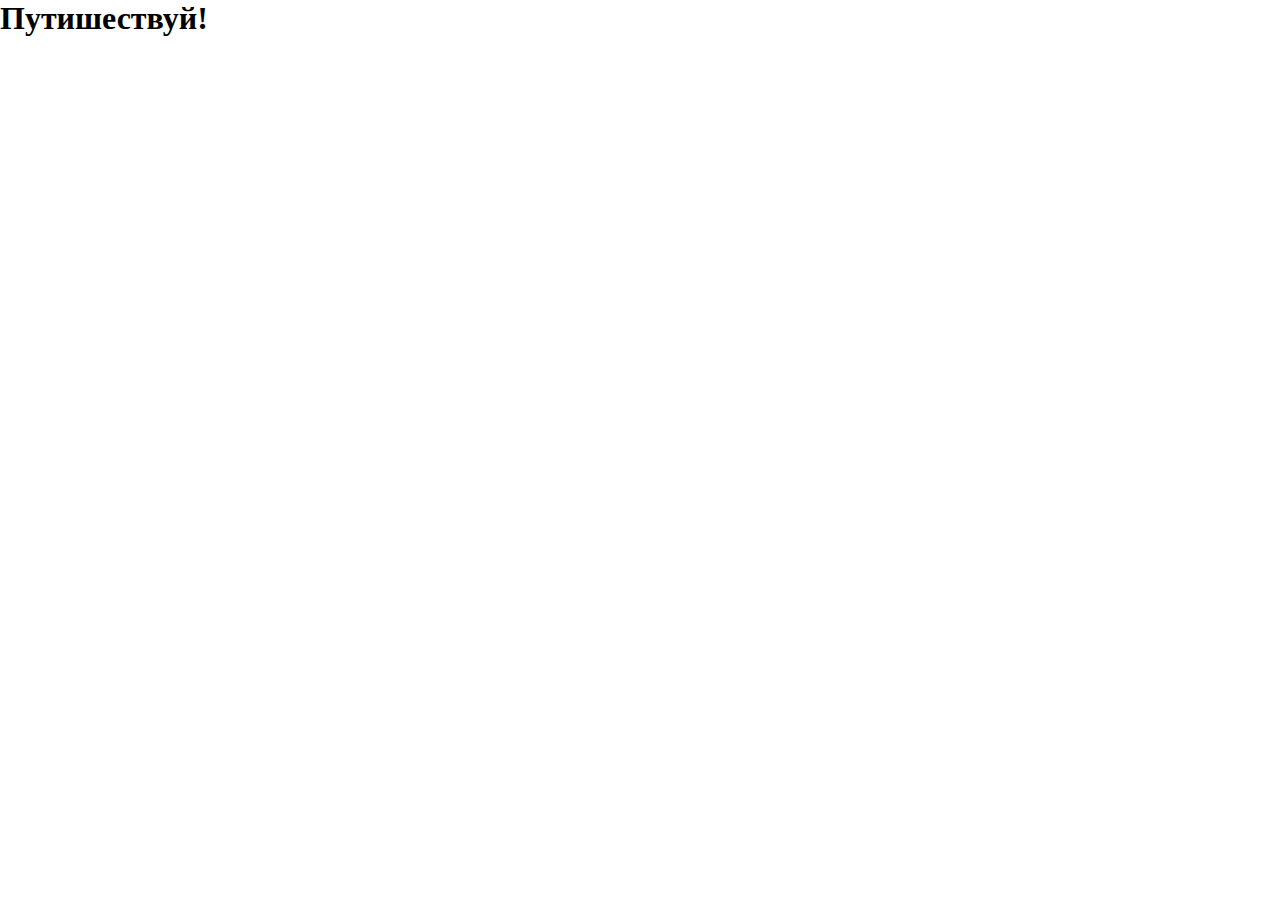
==== Background parallax/index.html @ cbe07022 "Initial Background parallax" ====
<!DOCTYPE html>
<html lang="ru">

<head>
  <meta charset="UTF-8">
  <meta http-equiv="X-UA-Compatible" content="IE=edge">
  <meta name="viewport" content="width=device-width, initial-scale=1.0">

  <link rel="stylesheet" href="style.css">
  <title>Background parallax</title>
</head>

<body>
  <div class="wrapperr">
    <section class="parallax">
      <div class="parallax__container">
        <h1 class="parallax__title">Путишествуй!</h1>

        <div class="parallax__images images-parallax">

        </div>
      </div>
    </section>
  </div>

  <script src="script.js"></script>
</body>

</html>
---- Background parallax/style.css ----
*,
*::before,
*::after {
  padding: 0;
  margin: 0;
  border: 0;
  box-sizing: border-box;
  -webkit-box-sizing: border-box;
}
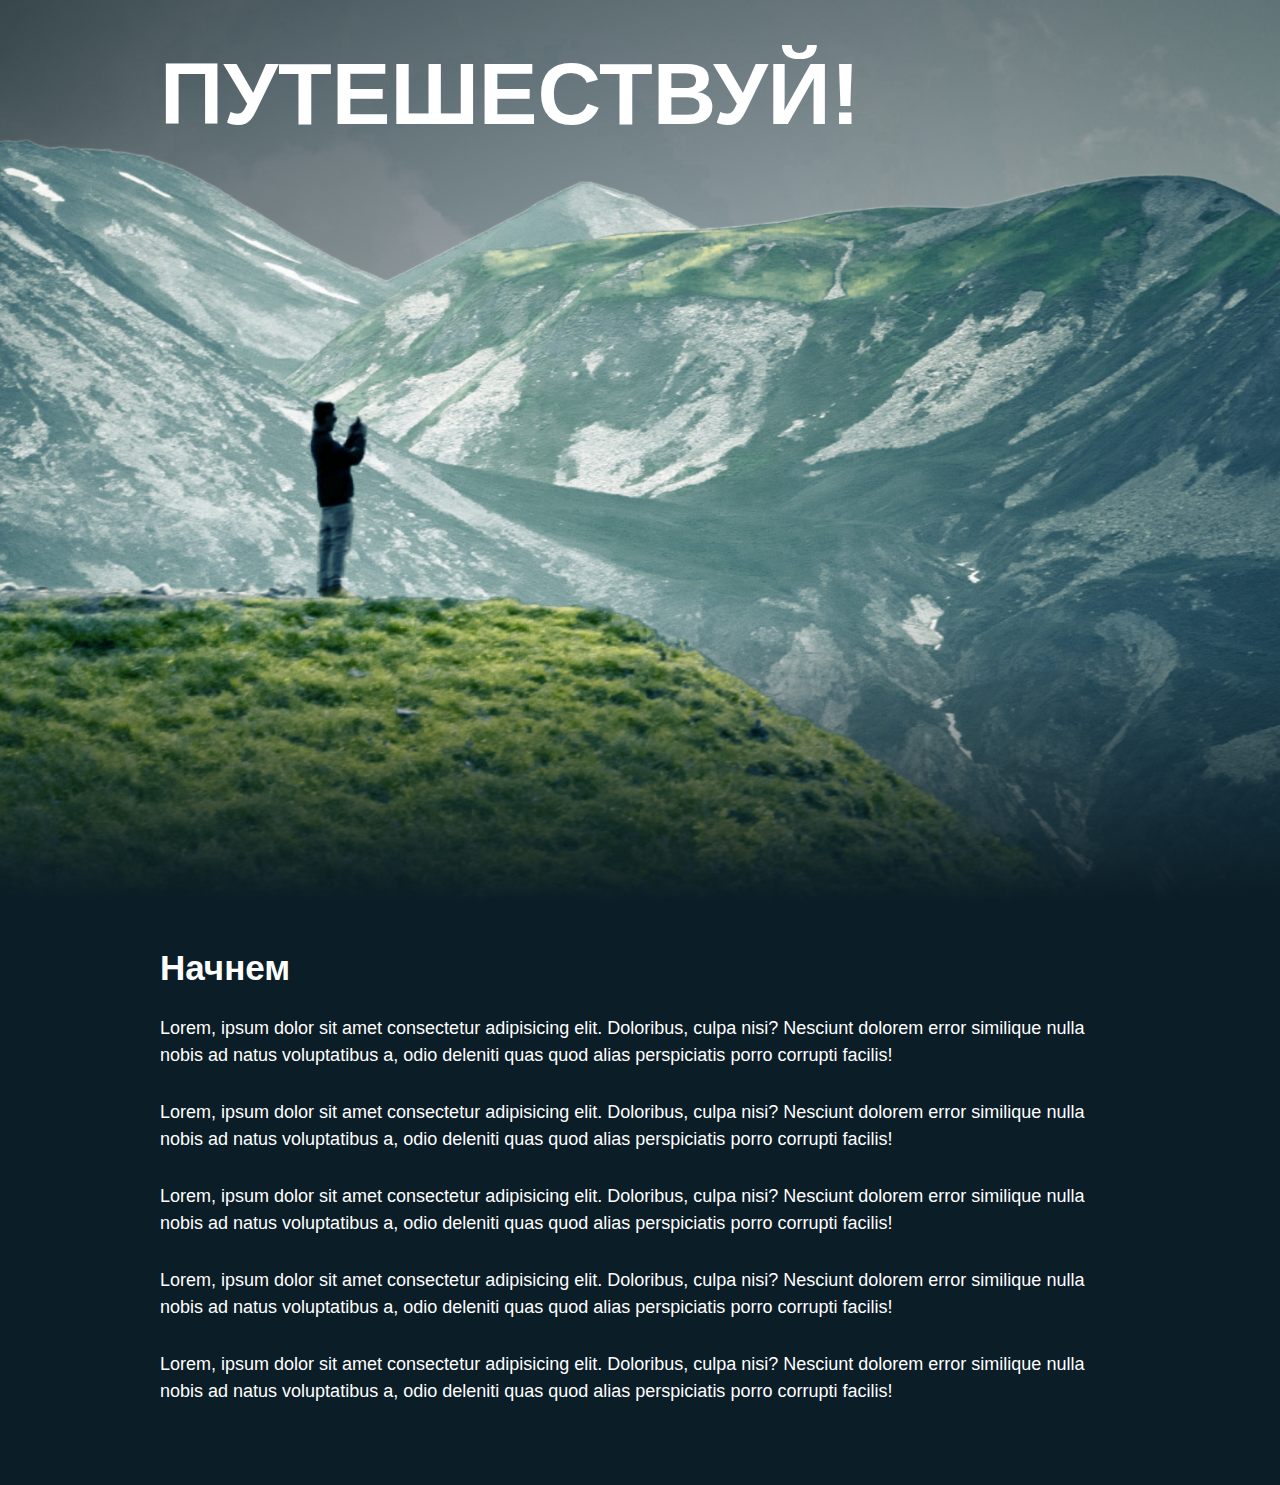
==== commit d8575715: "Update HTML and add CSS in Background parallax folder." ====
--- a/Background parallax/index.html
+++ b/Background parallax/index.html
@@ -13,11 +13,51 @@
 <body>
   <div class="wrapperr">
     <section class="parallax">
-      <div class="parallax__container">
-        <h1 class="parallax__title">Путишествуй!</h1>
+      <div class="parallax__body">
+        <div class="parallax__container container">
+          <h1 class="parallax__title">Путешествуй!</h1>
+        </div>
+        <div class="parallax__images images-parallax">
+          <div class="images-parallax__item">
+            <div class="images-parallax__clouds"></div>
+          </div>
 
-        <div class="parallax__images images-parallax">
+          <div class="images-parallax__item">
+            <div class="images-parallax__mountains"></div>
+          </div>
 
+          <div class="images-parallax__item">
+            <div class="images-parallax__human"></div>
+          </div>
+        </div>
+
+      </div>
+    </section>
+
+    <section class="content">
+      <div class="content__container container">
+        <h2 class="content__title">Начнем</h2>
+
+        <div class="content__text">
+          <p>Lorem, ipsum dolor sit amet consectetur adipisicing elit. Doloribus, culpa nisi? Nesciunt dolorem error
+            similique nulla nobis ad natus voluptatibus a, odio deleniti quas quod alias perspiciatis porro corrupti
+            facilis!</p>
+
+          <p>Lorem, ipsum dolor sit amet consectetur adipisicing elit. Doloribus, culpa nisi? Nesciunt dolorem error
+            similique nulla nobis ad natus voluptatibus a, odio deleniti quas quod alias perspiciatis porro corrupti
+            facilis!</p>
+
+          <p>Lorem, ipsum dolor sit amet consectetur adipisicing elit. Doloribus, culpa nisi? Nesciunt dolorem error
+            similique nulla nobis ad natus voluptatibus a, odio deleniti quas quod alias perspiciatis porro corrupti
+            facilis!</p>
+
+          <p>Lorem, ipsum dolor sit amet consectetur adipisicing elit. Doloribus, culpa nisi? Nesciunt dolorem error
+            similique nulla nobis ad natus voluptatibus a, odio deleniti quas quod alias perspiciatis porro corrupti
+            facilis!</p>
+
+          <p>Lorem, ipsum dolor sit amet consectetur adipisicing elit. Doloribus, culpa nisi? Nesciunt dolorem error
+            similique nulla nobis ad natus voluptatibus a, odio deleniti quas quod alias perspiciatis porro corrupti
+            facilis!</p>
         </div>
       </div>
     </section>
--- a/Background parallax/style.css
+++ b/Background parallax/style.css
@@ -8,3 +8,156 @@
   -webkit-box-sizing: border-box;
 }
 
+html,
+body {
+  height: 100%;
+  line-height: 1;
+  font-size: 18px;
+  background-color: #0b1d26;
+  color: #fff;
+  font-family: Arial, Helvetica, sans-serif;
+}
+
+.wrapper {
+  min-height: 100%;
+}
+
+.container {
+  max-width: 1000px;
+  margin: 0 auto;
+  padding: 50px 20px;
+}
+
+.parallax {
+  min-height: 100vh;
+}
+
+.parallax__body {
+  position: fixed;
+  width: 100%;
+  height: 100%;
+  top: 0;
+  left: 0;
+}
+
+.parallax__container {
+  text-transform: uppercase;
+  position: relative;
+  z-index: 2;
+}
+
+.parallax__title {
+  font-size: 88px;
+}
+
+.parallax__images {
+  position: absolute;
+  /* края изображения ведны не будут */
+  width: 120%;
+  height: 120%;
+  top: -10%;
+  left: -10%;
+  z-index: 1;
+}
+
+.images-parallax {}
+
+.images-parallax__item {
+  position: absolute;
+  width: 100%;
+  height: 100%;
+  top: 0;
+  left: 0;
+}
+
+.images-parallax__clouds,
+.images-parallax__mountains,
+.images-parallax__human {
+  position: absolute;
+  width: 100%;
+  height: 100%;
+  left: 0;
+}
+
+
+.images-parallax__clouds {
+  background: url("./img/clouds.jpg") top / cover no-repeat; 
+  top: 0;
+}
+
+.images-parallax__mountains {
+  background: url("./img/mountains.png") top / cover no-repeat; 
+  top: 15%;
+  z-index: 2;
+}
+
+.images-parallax__human {
+  background: url("./img/human.png") top / cover no-repeat; 
+  top: 45%;
+  z-index: 3;
+}
+
+.content {
+  background-color: #0b1d26;
+  position: relative;
+  z-index: 2;
+}
+
+.content::before{
+  content: "";
+  pointer-events: none;
+  position: absolute;
+  top: 0;
+  left: 0;
+  width: 100%;
+  height: 300px;
+  transform: translateY(-99%);
+  background: linear-gradient(180deg, rgba(11, 29,38,0) 5%, #0b1d26 100%);
+}
+
+.content__container {}
+
+.content__title {
+  font-size: 35px;
+  margin: 0 0 30px 0;
+}
+
+.content__text {
+  line-height: 150%;
+}
+
+.content__text p {
+  margin: 0 0 30px 0;
+}
+
+/* Определяет соотношение ширины и высоты отображаемой области устройства. Значение указывается в виде двух целых чисел разделяемых между собой слэшем (/). */
+@media(max-aspect-ratio: 3/2){
+  .images-parallax__human {
+    background-position: 20% top;
+  }
+}
+
+@media(max-width: 850px){
+  .parallax__title {
+    font-size: 70px;
+  }
+}
+
+@media(max-width: 650px){
+  .container{
+    padding: 30px 20px;
+  }
+  .parallax__title {
+    font-size: 35px;
+  }
+
+  .content__title {
+    font-size: 25px;
+    margin: 0 0 20px 0;
+  }
+
+  .content__text p {
+    margin: 0 0 20px 0;
+  }
+  
+}
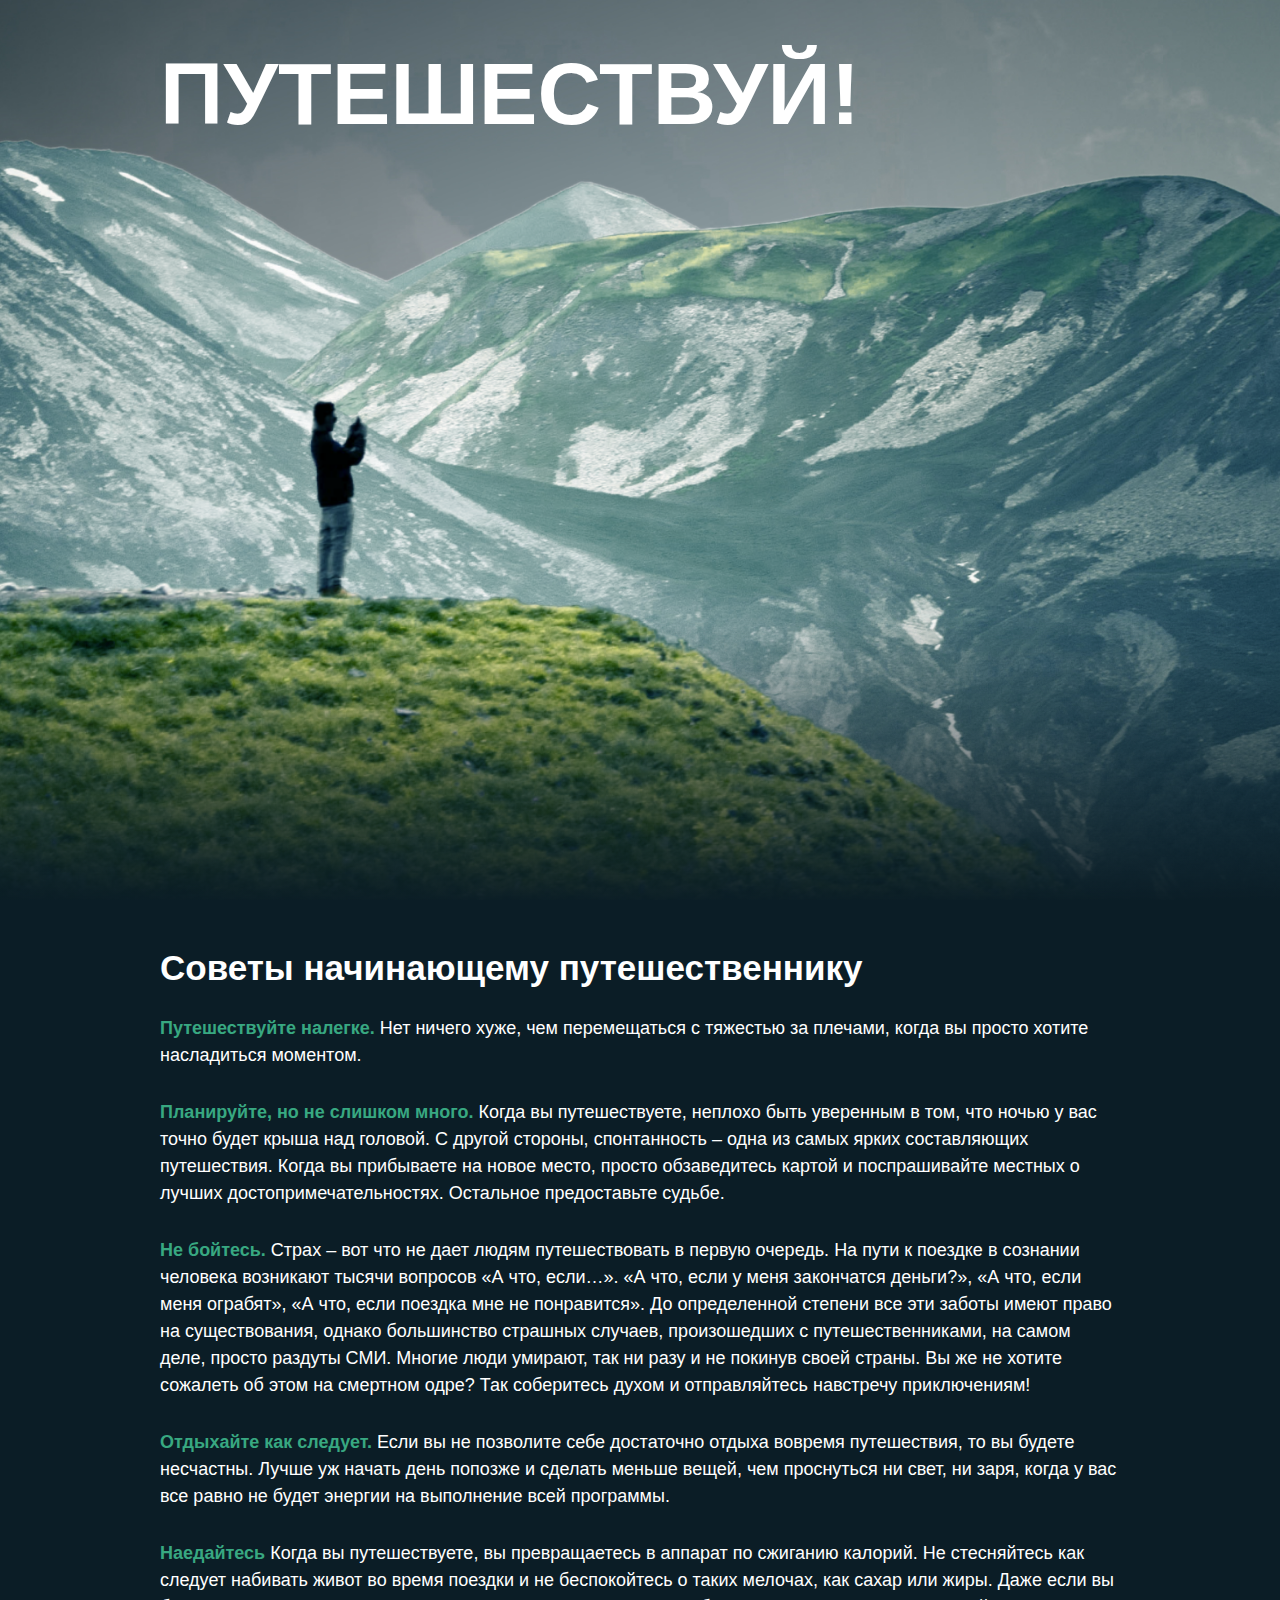
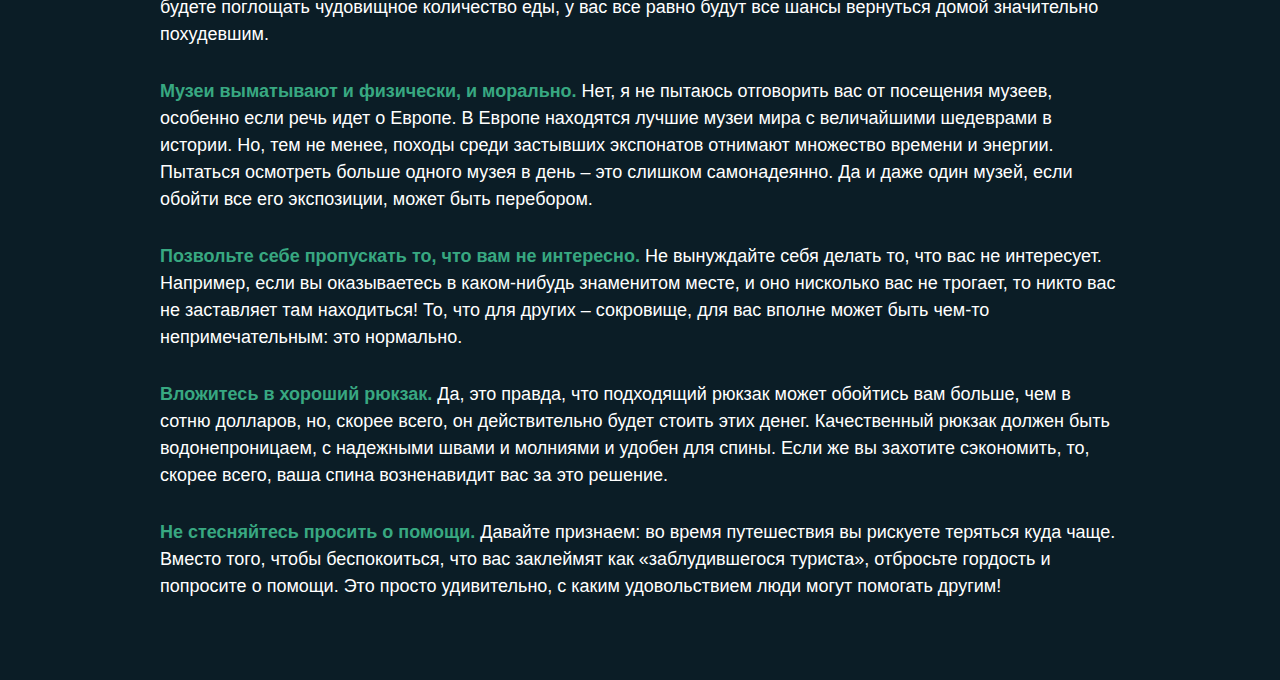
==== commit 7fec3bf9: "Update script and content in Background parallax folder. Add link to the Background parallax." ====
--- a/Background parallax/index.html
+++ b/Background parallax/index.html
@@ -36,28 +36,52 @@
 
     <section class="content">
       <div class="content__container container">
-        <h2 class="content__title">Начнем</h2>
+        <h2 class="content__title">Советы начинающему путешественнику</h2>
 
         <div class="content__text">
-          <p>Lorem, ipsum dolor sit amet consectetur adipisicing elit. Doloribus, culpa nisi? Nesciunt dolorem error
-            similique nulla nobis ad natus voluptatibus a, odio deleniti quas quod alias perspiciatis porro corrupti
-            facilis!</p>
+          <p><span>Путешествуйте налегке.</span> Нет ничего хуже, чем перемещаться с тяжестью за плечами, когда вы
+            просто хотите насладиться моментом.</p>
 
-          <p>Lorem, ipsum dolor sit amet consectetur adipisicing elit. Doloribus, culpa nisi? Nesciunt dolorem error
-            similique nulla nobis ad natus voluptatibus a, odio deleniti quas quod alias perspiciatis porro corrupti
-            facilis!</p>
+          <p><span>Планируйте, но не слишком много.</span> Когда вы путешествуете, неплохо быть уверенным в том, что
+            ночью у вас точно будет крыша над головой. С другой стороны, спонтанность – одна из самых ярких составляющих
+            путешествия. Когда вы прибываете на новое место, просто обзаведитесь картой и поспрашивайте местных о лучших
+            достопримечательностях. Остальное предоставьте судьбе.</p>
 
-          <p>Lorem, ipsum dolor sit amet consectetur adipisicing elit. Doloribus, culpa nisi? Nesciunt dolorem error
-            similique nulla nobis ad natus voluptatibus a, odio deleniti quas quod alias perspiciatis porro corrupti
-            facilis!</p>
+          <p><span>Не бойтесь.</span> Страх – вот что не дает людям путешествовать в первую очередь. На пути к поездке в
+            сознании человека возникают тысячи вопросов «А что, если…». «А что, если у меня закончатся деньги?», «А что,
+            если меня ограбят», «А что, если поездка мне не понравится». До определенной степени все эти заботы имеют
+            право на существования, однако большинство страшных случаев, произошедших с путешественниками, на самом
+            деле, просто раздуты СМИ. Многие люди умирают, так ни разу и не покинув своей страны. Вы же не хотите
+            сожалеть об этом на смертном одре? Так соберитесь духом и отправляйтесь навстречу приключениям!</p>
 
-          <p>Lorem, ipsum dolor sit amet consectetur adipisicing elit. Doloribus, culpa nisi? Nesciunt dolorem error
-            similique nulla nobis ad natus voluptatibus a, odio deleniti quas quod alias perspiciatis porro corrupti
-            facilis!</p>
+          <p><span>Отдыхайте как следует.</span> Если вы не позволите себе достаточно отдыха вовремя путешествия, то вы
+            будете несчастны. Лучше уж начать день попозже и сделать меньше вещей, чем проснуться ни свет, ни заря,
+            когда у вас все равно не будет энергии на выполнение всей программы.</p>
 
-          <p>Lorem, ipsum dolor sit amet consectetur adipisicing elit. Doloribus, culpa nisi? Nesciunt dolorem error
-            similique nulla nobis ad natus voluptatibus a, odio deleniti quas quod alias perspiciatis porro corrupti
-            facilis!</p>
+          <p><span>Наедайтесь</span> Когда вы путешествуете, вы превращаетесь в аппарат по сжиганию калорий. Не
+            стесняйтесь как следует набивать живот во время поездки и не беспокойтесь о таких мелочах, как сахар или
+            жиры. Даже если вы будете поглощать чудовищное количество еды, у вас все равно будут все шансы вернуться
+            домой значительно похудевшим.</p>
+
+          <p><span>Музеи выматывают и физически, и морально.</span> Нет, я не пытаюсь отговорить вас от посещения
+            музеев, особенно если речь идет о Европе. В Европе находятся лучшие музеи мира с величайшими шедеврами в
+            истории. Но, тем не менее, походы среди застывших экспонатов отнимают множество времени и энергии. Пытаться
+            осмотреть больше одного музея в день – это слишком самонадеянно. Да и даже один музей, если обойти все его
+            экспозиции, может быть перебором.</p>
+
+          <p><span>Позвольте себе пропускать то, что вам не интересно.</span> Не вынуждайте себя делать то, что вас не
+            интересует. Например, если вы оказываетесь в каком-нибудь знаменитом месте, и оно нисколько вас не трогает,
+            то никто вас не заставляет там находиться! То, что для других – сокровище, для вас вполне может быть чем-то
+            непримечательным: это нормально.</p>
+
+          <p><span>Вложитесь в хороший рюкзак.</span> Да, это правда, что подходящий рюкзак может обойтись вам больше,
+            чем в сотню долларов, но, скорее всего, он действительно будет стоить этих денег. Качественный рюкзак должен
+            быть водонепроницаем, с надежными швами и молниями и удобен для спины. Если же вы захотите сэкономить, то,
+            скорее всего, ваша спина возненавидит вас за это решение.</p>
+
+          <p><span>Не стесняйтесь просить о помощи.</span> Давайте признаем: во время путешествия вы рискуете теряться
+            куда чаще. Вместо того, чтобы беспокоиться, что вас заклеймят как «заблудившегося туриста», отбросьте
+            гордость и попросите о помощи. Это просто удивительно, с каким удовольствием люди могут помогать другим!</p>
         </div>
       </div>
     </section>
--- a/Background parallax/style.css
+++ b/Background parallax/style.css
@@ -130,6 +130,11 @@
   margin: 0 0 30px 0;
 }
 
+.content__text p span {
+  font-weight: 800;
+  color: #38a881;
+}
+
 /* Определяет соотношение ширины и высоты отображаемой области устройства. Значение указывается в виде двух целых чисел разделяемых между собой слэшем (/). */
 @media(max-aspect-ratio: 3/2){
   .images-parallax__human {
